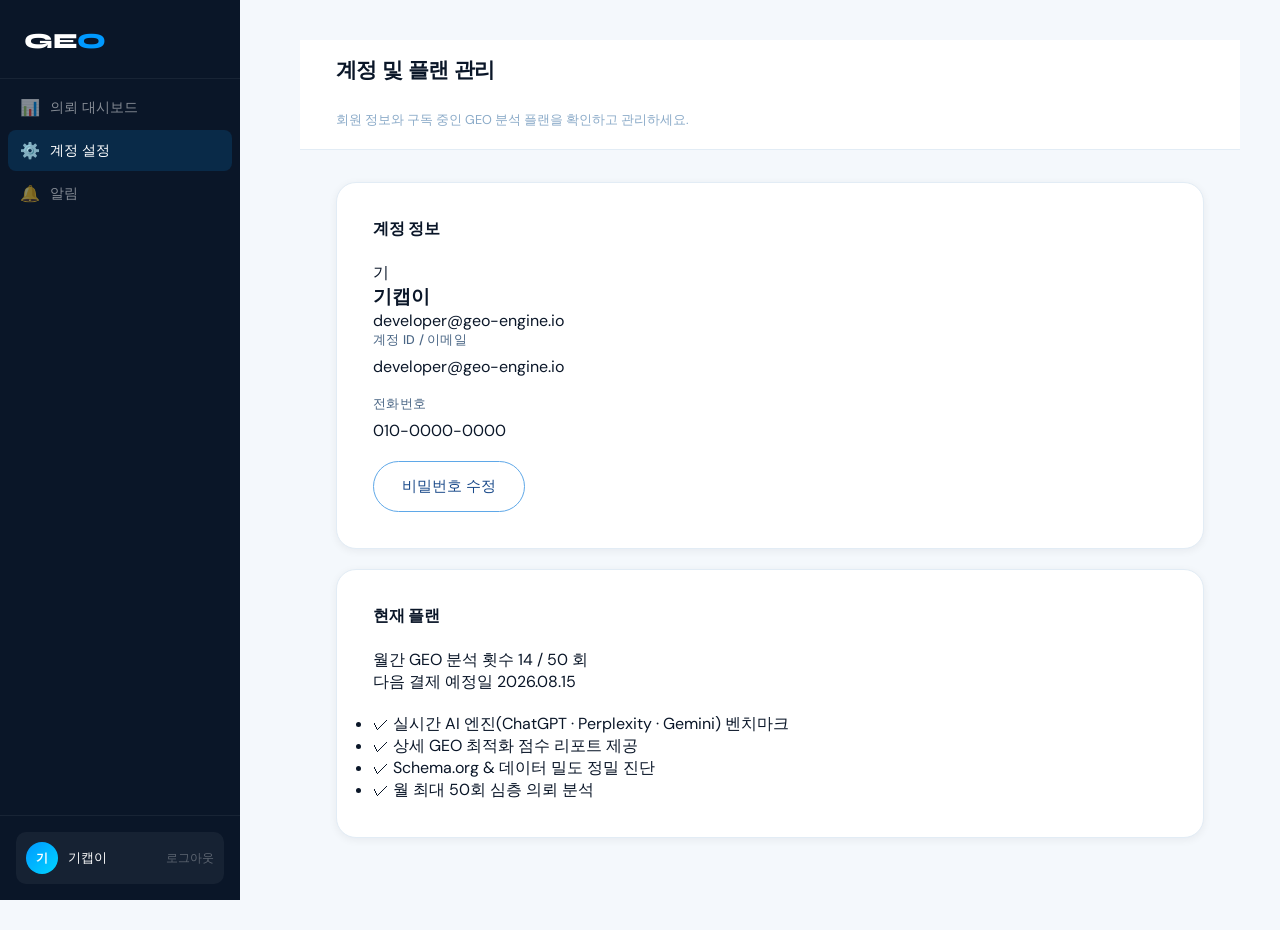
==== geo-account.html @ a50a9ae3 "Add files via upload" ====
<!DOCTYPE html>
<html lang="ko">
<head>
<meta charset="UTF-8">
<meta name="viewport" content="width=device-width, initial-scale=1.0">
<title>GEO — 계정 및 플랜 관리</title>
<link rel="stylesheet" href="geo-styles.css">
</head>
<body class="page-personal page-account">

<aside class="sidebar">
  <a href="geo-personal.html" class="sidebar-logo">GE<span>O</span></a>
  <nav class="sidebar-nav">
    <a class="nav-item" href="geo-personal.html"><span class="icon">📊</span> 의뢰 대시보드</a>
    <a class="nav-item active" href="geo-account.html"><span class="icon">⚙️</span> 계정 설정</a>
    <a class="nav-item" href="#"><span class="icon">🔔</span> 알림</a>
  </nav>
  <div class="sidebar-footer">
    <div class="user-chip">
      <div class="user-avatar" id="avatarIcon">기</div>
      <div>
        <div class="user-name" id="displayUserName">기캡이</div>
      </div>
      <button class="logout-btn" onclick="window.location.href='geo-login.html'">로그아웃</button>
    </div>
  </div>
</aside>

<div class="main-content">
  <div class="topbar">
    <div class="topbar-left">
      <h1>계정 및 플랜 관리</h1>
      <p>회원 정보와 구독 중인 GEO 분석 플랜을 확인하고 관리하세요.</p>
    </div>
  </div>

  <div class="content">
    <div class="account-grid">

      <!-- 계정 정보 Card -->
      <div class="form-card">
        <div class="card-section-title">계정 정보</div>

        <div class="profile-header">
          <div class="profile-avatar" id="profileAvatar">기</div>
          <div class="profile-info-text">
            <h3 id="profileName">기캡이</h3>
            <p id="profileEmail">developer@geo-engine.io</p>
          </div>
        </div>

        <div class="field">
          <label>계정 ID / 이메일</label>
          <div class="info-value-box">
            <span id="infoEmail">developer@geo-engine.io</span>
          </div>
        </div>

        <div class="field" style="margin-bottom: 20px;">
          <label>전화번호</label>
          <div class="info-value-box">
            <span id="infoPhone">010-0000-0000</span>
          </div>
        </div>

        <button class="btn btn-ghost account-btn" type="button" id="changePasswordBtn" onclick="alert('비밀번호 변경 기능은 준비 중입니다.')">
          비밀번호 수정
        </button>
      </div>

      <!-- 플랜 및 사용량 Card -->
      <div class="form-card">
        <div class="card-section-title">현재 플랜</div>

        <div class="usage-metric">
          <div class="metric-header">
            <span>월간 GEO 분석 횟수</span>
            <span class="metric-val" id="usageText">14 / 50 회</span>
          </div>
          <div class="usage-bar">
            <div class="usage-bar-fill" style="width: 28%;"></div>
          </div>
        </div>

        <div class="usage-metric" style="margin-bottom: 20px;">
          <div class="metric-header">
            <span>다음 결제 예정일</span>
            <span class="metric-val">2026.08.15</span>
          </div>
        </div>

        <ul class="plan-features-list">
          <li><span class="check">✓</span> 실시간 AI 엔진(ChatGPT · Perplexity · Gemini) 벤치마크</li>
          <li><span class="check">✓</span> 상세 GEO 최적화 점수 리포트 제공</li>
          <li><span class="check">✓</span> Schema.org & 데이터 밀도 정밀 진단</li>
          <li><span class="check">✓</span> 월 최대 50회 심층 의뢰 분석</li>
        </ul>
      </div>

    </div>
  </div>
</div>

<script src="geo-scripts.js"></script>
</body>
</html>
---- geo-styles.css ----
@import url('https://fonts.googleapis.com/css2?family=DM+Sans:ital,opsz,wght@0,9..40,300;0,9..40,400;0,9..40,500;0,9..40,600;0,9..40,700;1,9..40,300&family=Syne:wght@400;600;700;800&family=DM+Mono:wght@400;500&display=swap');

/* ── CSS VARIABLES ── */
:root {
  --blue-900: #0a1628;
  --blue-800: #0f2447;
  --blue-600: #1a4a8a;
  --blue-400: #2d7dd2;
  --blue-300: #5fa8e8;
  --blue-100: #cce4f7;
  --blue-50:  #e8f4fd;
  --white:    #ffffff;
  --gray-100: #f4f8fc;
  --gray-200: #e2ecf5;
  --gray-300: #b0c8df;
  --gray-400: #8aaac8;
  --gray-600: #4a6685;
  --accent:   #0099ff;
  --accent2:  #00d4ff;
  --green:    #00c896;
  --orange:   #ff8c00;
  --red:      #ff4757;
  --purple:   #7b5ea7;
  --teal:     #00b5b5;

  --font-display: 'Syne', sans-serif;
  --font-body:    'DM Sans', sans-serif;
  --font-mono:    'DM Mono', monospace;

  --radius-sm:  8px;
  --radius-md:  12px;
  --radius-lg:  16px;
  --radius-xl:  20px;
  --radius-full: 100px;

  --shadow-sm:  0 2px 8px rgba(10,22,40,0.06);
  --shadow-md:  0 4px 16px rgba(10,22,40,0.10);
  --shadow-lg:  0 8px 28px rgba(10,22,40,0.14);
  --shadow-xl:  0 20px 50px rgba(10,22,40,0.12);

  --transition-fast: 0.15s ease;
  --transition-base: 0.2s ease;
  --transition-slow: 0.3s cubic-bezier(0.34,1.56,0.64,1);
}

/* ── RESET ── */
*, *::before, *::after {
  box-sizing: border-box;
  margin: 0;
  padding: 0;
}

html {
  scroll-behavior: smooth;
  -webkit-text-size-adjust: 100%;
}

body {
  font-family: var(--font-body);
  color: var(--blue-900);
  background: var(--gray-100);
  -webkit-font-smoothing: antialiased;
  overflow-x: hidden;
  }

img, canvas, svg {
  display: block;
  max-width: 100%;
}

a {
  color: inherit;
  text-decoration: none;
}

button {
  font-family: var(--font-body);
  cursor: pointer;
  border: none;
  background: none;
}

input, select, textarea {
  font-family: var(--font-body);
}

/* ── TYPOGRAPHY ── */
.font-display { font-family: var(--font-display); }
.font-mono    { font-family: var(--font-mono); }

/* ── SHARED NAV ── */
.geo-nav {
  position: fixed;
  top: 0; left: 0; right: 0;
  z-index: 1000;
  display: flex;
  align-items: center;
  justify-content: space-between;
  padding: 20px 48px;
  background: rgba(255, 255, 255, 0.88);
  backdrop-filter: blur(16px);
  -webkit-backdrop-filter: blur(16px);
  border-bottom: 1px solid var(--gray-200);
}

.geo-logo {
  font-family: var(--font-display);
  font-size: 1.5rem;
  font-weight: 800;
  letter-spacing: -0.02em;
  color: var(--blue-900);
  text-decoration: none;
}

.geo-logo span { color: var(--accent); }

.geo-nav ul {
  list-style: none;
  display: flex;
  gap: 36px;
  align-items: center;
}

.geo-nav ul a {
  font-size: 0.875rem;
  font-weight: 500;
  color: var(--gray-600);
  text-decoration: none;
  letter-spacing: 0.01em;
  transition: color var(--transition-base);
}

.geo-nav ul a:hover { color: var(--blue-900); }

/* ── SHARED BUTTONS ── */
.btn {
  display: inline-flex;
  align-items: center;
  justify-content: center;
  gap: 8px;
  font-family: var(--font-body);
  font-weight: 500;
  text-decoration: none;
  border: none;
  cursor: pointer;
  transition:
    background var(--transition-base),
    transform var(--transition-fast),
    box-shadow var(--transition-base),
    border-color var(--transition-base),
    color var(--transition-base);
}

.btn:active { transform: scale(0.98); }

.btn-primary {
  padding: 14px 32px;
  background: var(--blue-900);
  color: var(--white);
  border-radius: var(--radius-full);
  font-size: 0.95rem;
  font-weight: 500;
  box-shadow: var(--shadow-md);
}
.btn-primary:hover {
  background: var(--blue-600);
  transform: translateY(-2px);
  box-shadow: var(--shadow-lg);
}

.btn-ghost {
  padding: 14px 28px;
  background: transparent;
  color: var(--blue-600);
  border: 1.5px solid var(--blue-300);
  border-radius: var(--radius-full);
  font-size: 0.95rem;
  font-weight: 500;
}
.btn-ghost:hover {
  border-color: var(--blue-600);
  background: var(--blue-50);
}

.btn-nav {
  padding: 9px 22px;
  background: var(--blue-900);
  color: var(--white) !important;
  border-radius: var(--radius-full);
  font-size: 0.875rem;
  font-weight: 500 !important;
  transition: background var(--transition-base), transform var(--transition-fast) !important;
}
.btn-nav:hover {
  background: var(--blue-600) !important;
  transform: translateY(-1px);
}

.btn-submit {
  width: 100%;
  padding: 14px;
  background: var(--blue-900);
  color: var(--white);
  border-radius: var(--radius-md);
  font-size: 0.95rem;
  font-weight: 600;
  box-shadow: var(--shadow-md);
  display: flex;
  align-items: center;
  justify-content: center;
  gap: 8px;
}
.btn-submit:hover {
  background: var(--blue-600);
  transform: translateY(-1px);
  box-shadow: var(--shadow-lg);
}
.btn-submit:active { transform: translateY(0); }
.btn-submit:disabled {
  opacity: 0.6;
  cursor: not-allowed;
  transform: none;
}

/* ── SECTION LABELS ── */
.section-tag {
  font-family: var(--font-mono);
  font-size: 0.72rem;
  color: var(--accent);
  letter-spacing: 0.12em;
  text-transform: uppercase;
  margin-bottom: 12px;
  display: block;
}

.section-title {
  font-family: var(--font-display);
  font-size: clamp(1.8rem, 3vw, 2.8rem);
  font-weight: 700;
  letter-spacing: -0.03em;
  line-height: 1.15;
  color: var(--blue-900);
}

/* ── FORM ELEMENTS (shared) ── */
.field { margin-bottom: 18px; }

label {
  display: block;
  font-size: 0.79rem;
  font-weight: 500;
  color: var(--gray-600);
  margin-bottom: 7px;
  letter-spacing: 0.02em;
}

.req { color: var(--accent); margin-left: 2px; }

.input-wrap { position: relative; }

.input-icon {
  position: absolute;
  left: 13px;
  top: 50%;
  transform: translateY(-50%);
  color: var(--gray-400);
  font-size: 0.9rem;
  pointer-events: none;
  line-height: 1;
}

input[type="text"],
input[type="email"],
input[type="password"],
input[type="url"],
input[type="tel"],
select {
  width: 100%;
  padding: 12px 14px 12px 38px;
  font-family: var(--font-body);
  font-size: 0.875rem;
  background: var(--gray-100);
  border: 1.5px solid var(--gray-200);
  border-radius: var(--radius-sm);
  color: var(--blue-900);
  outline: none;
  transition:
    border-color var(--transition-base),
    box-shadow var(--transition-base),
    background var(--transition-base);
  appearance: none;
  -webkit-appearance: none;
}

input:focus,
select:focus {
  border-color: var(--accent);
  background: var(--white);
  box-shadow: 0 0 0 4px rgba(0, 153, 255, 0.08);
}

input::placeholder { color: var(--gray-400); }

/* URL 입력 전용 */
input[type="url"] {
  font-family: var(--font-mono);
  font-size: 0.85rem;
  letter-spacing: 0.01em;
  border-color: var(--blue-300);
  background: var(--white);
  color: var(--blue-900);
}
input[type="url"]::placeholder {
  font-family: var(--font-mono);
  color: var(--gray-400);
  font-size: 0.82rem;
}
input[type="url"]:focus {
  border-color: var(--accent);
  box-shadow: 0 0 0 4px rgba(0,153,255,0.10);
  background: var(--white);
}

/* ── STATUS BADGES ── */
.status-badge {
  padding: 4px 12px;
  border-radius: var(--radius-full);
  font-family: var(--font-mono);
  font-size: 0.68rem;
  font-weight: 500;
  white-space: nowrap;
}

.status-badge.done     { background: rgba(0, 200, 150, 0.1); color: var(--green); }
.status-badge.progress { background: rgba(0, 153, 255, 0.1); color: var(--accent); }
.status-badge.queued   { background: rgba(255, 140, 0,  0.1); color: var(--orange); }
.status-badge.draft    { background: var(--gray-100);          color: var(--gray-400); }

/* ── CHART CARD (shared) ── */
.chart-card {
  background: var(--white);
  border: 1px solid var(--gray-200);
  border-radius: var(--radius-lg);
  padding: 24px;
  position: relative;
  overflow: hidden;
}

.chart-card-header {
  display: flex;
  align-items: flex-start;
  justify-content: space-between;
  margin-bottom: 20px;
}

.chart-card-title {
  font-family: var(--font-display);
  font-size: 0.95rem;
  font-weight: 700;
  letter-spacing: -0.02em;
  color: var(--blue-900);
}

.chart-card-sub {
  font-size: 0.75rem;
  color: var(--gray-400);
  margin-top: 3px;
}

.chart-card-tag {
  font-family: var(--font-mono);
  font-size: 0.63rem;
  padding: 4px 9px;
  border-radius: 6px;
  background: var(--blue-50);
  color: var(--accent);
  white-space: nowrap;
  flex-shrink: 0;
}

/* ── SCROLL REVEAL ── */
.reveal {
  opacity: 0;
  transform: translateY(28px);
  transition: opacity 0.7s ease, transform 0.7s ease;
}
.reveal.visible {
  opacity: 1;
  transform: none;
}

/* ── DB BADGE ── */
.db-badge {
  display: inline-flex;
  align-items: center;
  gap: 6px;
  font-family: var(--font-mono);
  font-size: 0.68rem;
  color: var(--gray-400);
  background: var(--gray-100);
  border: 1px solid var(--gray-200);
  padding: 5px 10px;
  border-radius: 6px;
  margin-bottom: 20px;
}
.db-badge::before {
  content: '○';
  color: var(--gray-400);
  font-size: 0.6rem;
}

/* ── DIVIDER ── */
.divider {
  display: flex;
  align-items: center;
  gap: 12px;
  margin: 24px 0;
}
.divider hr {
  flex: 1;
  border: none;
  border-top: 1px solid var(--gray-200);
}
.divider span {
  font-size: 0.75rem;
  color: var(--gray-400);
  white-space: nowrap;
}

/* ── FOOTER ── */
.geo-footer {
  padding: 40px 48px;
  background: var(--blue-900);
  display: flex;
  align-items: center;
  justify-content: space-between;
}
.geo-footer .geo-logo { color: var(--white); }
.geo-footer p {
  font-size: 0.8rem;
  color: var(--blue-400);
}

/* ── RESPONSIVE ── */
@media (max-width: 768px) {
  .geo-nav { padding: 16px 20px; }
  .geo-nav ul { gap: 16px; }
  .geo-footer { flex-direction: column; gap: 12px; text-align: center; padding: 32px 20px; }
}
/* ============================================================
   GEO Platform — index.css
   메인(랜딩) 페이지 전용 스타일
   ============================================================ */


/* ── HERO ── */
.hero {
  min-height: 100vh;
  padding: 120px 24px 60px;
  display: flex;
  align-items: center;
  flex-direction: column;
  justify-content: center;
  padding: 120px 48px 80px;
  position: relative;
  overflow: hidden;
  background: linear-gradient(160deg, #f0f8ff 0%, #e8f4fd 40%, #ffffff 100%);
}

/* background grid */
.hero::before {
  content: '';
  position: absolute; inset: 0;
  background-image:
    linear-gradient(var(--gray-200) 1px, transparent 1px),
    linear-gradient(90deg, var(--gray-200) 1px, transparent 1px);
  background-size: 60px 60px;
  opacity: 0.5;
  z-index: 0;
}

/* floating orbs */
.orb {
  position: absolute;
  border-radius: 50%;
  filter: blur(60px);
  pointer-events: none;
  z-index: 0;
  animation: floatOrb 8s ease-in-out infinite;
}
.orb-1 { width: 500px; height: 500px; background: rgba(0,153,255,0.12); top: -100px; right: -80px; animation-delay: 0s; }
.orb-2 { width: 350px; height: 350px; background: rgba(0,212,255,0.08); bottom: 0; left: 20%; animation-delay: 3s; }
.orb-3 { width: 200px; height: 200px; background: rgba(45,125,210,0.10); top: 40%; left: 10%; animation-delay: 5s; }

@keyframes floatOrb {
  0%, 100% { transform: translateY(0) scale(1); }
  50%       { transform: translateY(-30px) scale(1.05); }
}

.hero-content {
  position: relative;
  z-index: 1;
  max-width: 1200px;
  margin: 0 auto;
  width: 100%;
}

/* label pill */
.hero-label {
  display: inline-flex;
  align-items: center;
  gap: 8px;
  font-family: var(--font-mono);
  font-size: 0.75rem;
  color: var(--accent);
  letter-spacing: 0.1em;
  text-transform: uppercase;
  margin-bottom: 28px;
  background: rgba(0,153,255,0.08);
  border: 1px solid rgba(0,153,255,0.2);
  padding: 6px 14px;
  border-radius: var(--radius-full);
}
.hero-label::before {
  content: '';
  width: 6px; height: 6px;
  background: var(--accent);
  border-radius: 50%;
  animation: blink 1.5s ease-in-out infinite;
}
@keyframes blink {
  0%, 100% { opacity: 1; }
  50%       { opacity: 0.2; }
}

/* heading */
h1 {
  font-family: var(--font-display);
  font-size: clamp(2.5rem, 10vw, 4rem);
  font-weight: 800;
  line-height: 1.1;
  letter-spacing: -0.04em;
  color: var(--blue-900);
  margin-bottom: 28px;
  max-width: 10ch;
}

h1 em {
  font-style: normal;
  color: var(--accent);
  position: relative;
}
h1 em::after {
  content: '';
  position: absolute;
  bottom: 4px; left: 0; right: 0;
  height: 4px;
  background: var(--accent2);
  border-radius: 2px;
  opacity: 0.5;
}

.hero-sub {
  font-size: 1.15rem;
  color: var(--gray-600);
  line-height: 1.7;
  max-width: 520px;
  margin-bottom: 44px;
  font-weight: 300;
}

.hero-cta {
  flex-direction: column;
  width: 100%;
  display: flex;
  gap: 16px;
  align-items: center;
  flex-wrap: wrap;
}

.btn-primary .arrow {
  display: inline-block;
  transition: transform 0.2s;
}
.btn-primary:hover .arrow { transform: translateX(4px); }

/* stats row */
.hero-stats {
  display: flex;
  gap: 40px;
  margin-top: 60px;
  padding-top: 40px;
  border-top: 1px solid var(--gray-200);
}

.stat-item .stat-num {
  font-family: var(--font-display);
  font-size: 2rem;
  font-weight: 700;
  color: var(--blue-900);
  line-height: 1;
}

.stat-item .stat-label {
  font-size: 0.8rem;
  color: var(--gray-400);
  margin-top: 4px;
  letter-spacing: 0.04em;
  text-transform: uppercase;
}

/* ── HERO VISUAL (canvas) ── */
.hero-visual {
  position: absolute;
  right: 48px;
  top: 50%;
  transform: translateY(-50%);
  width: 480px; height: 480px;
  z-index: 1;
}

.geo-canvas {
  width: 100%; height: 100%;
  border-radius: 50%;
  position: relative;
}

/* ── CARDS SECTION ── */
.cards-section {
  padding: 100px 48px;
  background: var(--white);
}

.section-header {
  max-width: 1200px;
  margin: 0 auto 60px;
  display: flex;
  align-items: flex-end;
  justify-content: space-between;
}

.section-desc {
  font-size: 0.9rem;
  color: var(--gray-400);
  max-width: 260px;
  text-align: right;
  line-height: 1.6;
}

.cards-grid {
  max-width: 1200px;
  margin: 0 auto;
  display: grid;
  grid-template-columns: repeat(3, 1fr);
  gap: 24px;
}

/* individual card */
.card {
  background: var(--white);
  border: 1px solid var(--gray-200);
  border-radius: var(--radius-xl);
  padding: 32px;
  position: relative;
  overflow: hidden;
  transition:
    transform var(--transition-slow),
    box-shadow var(--transition-base),
    border-color var(--transition-base);
  cursor: none;
}

.card:hover {
  transform: translateY(-6px);
  box-shadow: var(--shadow-xl);
  border-color: var(--blue-300);
}

.card-accent {
  position: absolute;
  top: 0; left: 0; right: 0;
  height: 3px;
  background: linear-gradient(90deg, var(--accent), var(--accent2));
  transform: scaleX(0);
  transform-origin: left;
  transition: transform 0.35s ease;
}
.card:hover .card-accent { transform: scaleX(1); }

.card-icon {
  width: 48px; height: 48px;
  background: var(--blue-50);
  border-radius: var(--radius-md);
  display: flex; align-items: center; justify-content: center;
  margin-bottom: 20px;
  font-size: 1.3rem;
}

.card-num {
  position: absolute;
  top: 24px; right: 24px;
  font-family: var(--font-mono);
  font-size: 0.7rem;
  color: var(--gray-200);
  letter-spacing: 0.08em;
}

.card h3 {
  font-family: var(--font-display);
  font-size: 1.2rem;
  font-weight: 700;
  color: var(--blue-900);
  margin-bottom: 10px;
  letter-spacing: -0.02em;
}

.card p {
  font-size: 0.875rem;
  color: var(--gray-600);
  line-height: 1.65;
}

.card-tag {
  display: inline-block;
  margin-top: 20px;
  font-family: var(--font-mono);
  font-size: 0.7rem;
  padding: 4px 10px;
  background: var(--blue-50);
  color: var(--accent);
  border-radius: var(--radius-full);
  letter-spacing: 0.06em;
}

/* featured variant */
.card-featured {
  background: var(--blue-900);
  border-color: var(--blue-800);
  grid-column: span 2;
}
.card-featured h3   { color: var(--white); }
.card-featured p    { color: var(--blue-300); }
.card-featured .card-icon { background: rgba(255,255,255,0.08); }
.card-featured .card-num  { color: #1a4a8a; }
.card-featured .card-tag  { background: rgba(0,153,255,0.15); color: var(--accent2); }
.card-featured .card-accent { background: linear-gradient(90deg, var(--accent2), #00ffcc); }

/* ── HOW IT WORKS ── */
.how-section {
  padding: 100px 48px;
  background: var(--gray-100);
  position: relative;
  overflow: hidden;
}
.how-section::before {
  content: '';
  position: absolute; inset: 0;
  background-image: radial-gradient(var(--gray-200) 1px, transparent 1px);
  background-size: 28px 28px;
  opacity: 0.6;
}

.steps {
  max-width: 1200px;
  margin: 60px auto 0;
  display: grid;
  grid-template-columns: repeat(4, 1fr);
  gap: 0;
  position: relative; z-index: 1;
}

.step {
  padding: 32px 28px;
  position: relative;
}
.step:not(:last-child)::after {
  content: '';
  position: absolute;
  top: 48px; right: -1px;
  width: 1px; height: 40px;
  background: linear-gradient(to bottom, transparent, var(--blue-300), transparent);
}

.step-num {
  font-family: var(--font-display);
  font-size: 3.5rem;
  font-weight: 800;
  color: var(--blue-100);
  line-height: 1;
  margin-bottom: 16px;
  letter-spacing: -0.05em;
}

.step h4 {
  font-family: var(--font-display);
  font-size: 1.05rem;
  font-weight: 700;
  color: var(--blue-900);
  margin-bottom: 10px;
}

.step p {
  font-size: 0.85rem;
  color: var(--gray-600);
  line-height: 1.65;
}

/* ── RESPONSIVE ── */
@media (max-width: 1000px) {
  .hero-visual { display: none; }
  .cards-grid { grid-template-columns: 1fr 1fr; }
  .card-featured { grid-column: span 2; }
  .steps { grid-template-columns: 1fr 1fr; }
}
@media (max-width: 640px) {
  .hero { padding: 100px 20px 60px; }
  .cards-grid, .steps { grid-template-columns: 1fr; }
  .card-featured { grid-column: span 1; }
  .cards-section, .how-section { padding: 60px 20px; }
  .section-header { flex-direction: column; align-items: flex-start; gap: 12px; }
  .section-desc { text-align: left; }
  .hero-stats { gap: 24px; flex-wrap: wrap; }
}
/* ============================================================
   GEO Platform — login.css
   로그인 페이지 전용 스타일
   ============================================================ */

body.page-login {
  display: flex;
}

/* ── LEFT PANEL ── */
.left-panel {
  flex: 1;
  background: var(--blue-900);
  position: relative;
  overflow: hidden;
  display: flex;
  flex-direction: column;
  justify-content: space-between;
  padding: 40px 48px;
  min-height: 100vh;
}

.left-panel::before {
  content: '';
  position: absolute; inset: 0;
  background-image:
    linear-gradient(rgba(255,255,255,0.03) 1px, transparent 1px),
    linear-gradient(90deg, rgba(255,255,255,0.03) 1px, transparent 1px);
  background-size: 48px 48px;
  pointer-events: none;
}

/* orbs */
.lp-orb {
  position: absolute;
  border-radius: 50%;
  filter: blur(80px);
  pointer-events: none;
}
.lp-orb-1 { width: 400px; height: 400px; background: rgba(0,153,255,0.10); bottom: -100px; right: -100px; }
.lp-orb-2 { width: 200px; height: 200px; background: rgba(0,212,255,0.08); top: 30%; left: -60px; }

.lp-logo {
  font-family: var(--font-display);
  font-size: 1.5rem;
  font-weight: 800;
  color: var(--white);
  text-decoration: none;
  letter-spacing: -0.02em;
  position: relative; z-index: 1;
}
.lp-logo span { color: var(--accent); }

.lp-center { position: relative; z-index: 1; }

.lp-tag {
  font-family: var(--font-mono);
  font-size: 0.7rem;
  color: var(--accent);
  letter-spacing: 0.12em;
  text-transform: uppercase;
  margin-bottom: 20px;
  display: block;
}

.lp-title {
  font-family: var(--font-display);
  font-size: clamp(2rem, 3.5vw, 3rem);
  font-weight: 800;
  color: var(--white);
  line-height: 1.1;
  letter-spacing: -0.04em;
  margin-bottom: 16px;
}
.lp-title em { font-style: normal; color: var(--accent2); }

.lp-sub {
  font-size: 0.9rem;
  color: var(--blue-300);
  line-height: 1.7;
  max-width: 340px;
}

/* mini animated map */
.mini-map {
  position: relative; z-index: 1;
  margin-top: 40px;
  height: 180px;
}
.mini-map canvas { width: 100%; height: 100%; }

.lp-bottom {
  position: relative; z-index: 1;
  font-family: var(--font-mono);
  font-size: 0.78rem;
  color: var(--blue-400);
}

/* ── RIGHT PANEL ── */
.right-panel {
  width: 480px;
  display: flex;
  flex-direction: column;
  justify-content: center;
  padding: 60px 56px;
  background: var(--white);
  position: relative;
}

.right-panel::before {
  content: '';
  position: absolute;
  left: 0; top: 0; bottom: 0;
  width: 1px;
  background: linear-gradient(to bottom, transparent, var(--gray-200) 20%, var(--gray-200) 80%, transparent);
}

/* form header */
.form-header { margin-bottom: 40px; }

.form-eyebrow {
  font-family: var(--font-mono);
  font-size: 0.7rem;
  color: var(--accent);
  letter-spacing: 0.1em;
  text-transform: uppercase;
  margin-bottom: 10px;
  display: block;
}

.form-title {
  font-family: var(--font-display);
  font-size: 2rem;
  font-weight: 800;
  letter-spacing: -0.04em;
  color: var(--blue-900);
  line-height: 1.1;
}

.form-sub {
  font-size: 0.85rem;
  color: var(--gray-400);
  margin-top: 8px;
}

/* remember + forgot row */
.field-row {
  display: flex;
  align-items: center;
  justify-content: space-between;
  margin-bottom: 24px;
}

.checkbox-wrap {
  display: flex;
  align-items: center;
  gap: 8px;
}

.checkbox-wrap input[type="checkbox"] {
  width: 16px; height: 16px;
  accent-color: var(--accent);
  padding: 0;
  border-radius: 4px;
  flex-shrink: 0;
}

.checkbox-wrap label {
  font-size: 0.8rem;
  color: var(--gray-600);
  margin: 0;
  font-weight: 400;
}

.forgot {
  font-size: 0.8rem;
  color: var(--accent);
  font-weight: 500;
  text-decoration: none;
}
.forgot:hover { text-decoration: underline; }

/* google button */
.btn-google {
  width: 100%;
  padding: 12px;
  background: var(--white);
  color: var(--blue-900);
  border: 1.5px solid var(--gray-200);
  border-radius: var(--radius-md);
  font-family: var(--font-body);
  font-size: 0.9rem;
  font-weight: 500;
  cursor: pointer;
  transition: border-color var(--transition-base), box-shadow var(--transition-base);
  display: flex;
  align-items: center;
  justify-content: center;
  gap: 10px;
}
.btn-google:hover {
  border-color: var(--blue-300);
  box-shadow: var(--shadow-sm);
}

/* signup link */
.signup-link {
  margin-top: 28px;
  text-align: center;
  font-size: 0.82rem;
  color: var(--gray-400);
}
.signup-link a {
  color: var(--accent);
  font-weight: 500;
  text-decoration: none;
}
.signup-link a:hover { text-decoration: underline; }

/* error message */
.error-msg {
  display: none;
  background: rgba(255,71,87,0.08);
  border: 1px solid rgba(255,71,87,0.2);
  color: var(--red);
  font-size: 0.8rem;
  padding: 10px 14px;
  border-radius: 8px;
  margin-bottom: 16px;
}
.error-msg.show { display: block; }

/* ── RESPONSIVE ── */
@media (max-width: 860px) {
  .left-panel  { display: none; }
  .right-panel { width: 100%; padding: 40px 24px; }
}
/* ============================================================
   GEO Platform — signup.css
   회원가입 페이지 전용 스타일
   ============================================================ */

/* ── TOP BAR ── */
.topbar {
  position: fixed;
  top: 0; left: 0; right: 0; z-index: 50;
  display: flex;
  align-items: center;
  justify-content: space-between;
  padding: 18px 48px;
  background: rgba(255,255,255,0.9);
  backdrop-filter: blur(12px);
  -webkit-backdrop-filter: blur(12px);
  border-bottom: 1px solid var(--gray-200);
}

.topbar-right {
  font-size: 0.83rem;
  color: var(--gray-400);
}
.topbar-right a {
  color: var(--accent);
  font-weight: 500;
  text-decoration: none;
}
.topbar-right a:hover { text-decoration: underline; }

/* ── PROGRESS BAR ── */
.progress-bar {
  position: fixed;
  top: 64px; left: 0; right: 0; z-index: 49;
  padding: 12px 48px;
  background: var(--white);
  border-bottom: 1px solid var(--gray-200);
  display: flex;
  align-items: center;
  justify-content: center;
  gap: 0;
}

.prog-step {
  display: flex;
  align-items: center;
  gap: 8px;
  font-size: 0.78rem;
  font-weight: 500;
  color: var(--gray-400);
  letter-spacing: 0.02em;
}
.prog-step.active { color: var(--blue-900); }
.prog-step.done   { color: var(--green); }

.prog-dot {
  width: 28px; height: 28px;
  border-radius: 50%;
  border: 2px solid var(--gray-200);
  display: flex;
  align-items: center;
  justify-content: center;
  font-family: var(--font-mono);
  font-size: 0.68rem;
  background: var(--white);
  transition: border-color 0.3s, background 0.3s, color 0.3s;
}
.prog-step.active .prog-dot {
  border-color: var(--accent);
  color: var(--accent);
  background: var(--blue-50);
}
.prog-step.done .prog-dot {
  border-color: var(--green);
  background: var(--green);
  color: var(--white);
}

.prog-line {
  width: 60px; height: 1px;
  background: var(--gray-200);
  transition: background 0.3s;
}
.prog-line.done { background: var(--green); }

/* ── PAGE LAYOUT ── */
main {
  padding: 140px 48px 60px;
  max-width: 680px;
  margin: 0 auto;
}

/* page header */
.page-signup .page-header { margin-bottom: 36px; }

.page-eyebrow {
  font-family: var(--font-mono);
  font-size: 0.7rem;
  color: var(--accent);
  letter-spacing: 0.12em;
  text-transform: uppercase;
  margin-bottom: 10px;
  display: block;
}

.page-title {
  font-family: var(--font-display);
  font-size: 2.4rem;
  font-weight: 800;
  letter-spacing: -0.04em;
  line-height: 1.1;
  color: var(--blue-900);
}

.page-sub {
  font-size: 0.87rem;
  color: var(--gray-400);
  margin-top: 8px;
  line-height: 1.6;
}

/* info strip */
.info-strip {
  display: flex;
  gap: 24px;
  align-items: center;
  padding: 16px 20px;
  background: var(--white);
  border: 1px solid var(--gray-200);
  border-radius: var(--radius-md);
  margin-bottom: 24px;
  flex-wrap: wrap;
}


/* ── FORM CARDS ── */
.form-card {
  background: var(--white);
  border-radius: var(--radius-xl);
  border: 1px solid var(--gray-200);
  padding: 36px;
  margin-bottom: 20px;
  box-shadow: var(--shadow-sm);
}

.card-section-title {
  font-family: var(--font-display);
  font-size: 1rem;
  font-weight: 700;
  color: var(--blue-900);
  margin-bottom: 22px;
  letter-spacing: -0.02em;
  display: flex;
  align-items: center;
  gap: 8px;
}
.card-section-title span {
  font-family: var(--font-mono);
  font-size: 0.65rem;
  color: var(--accent);
  background: var(--blue-50);
  padding: 2px 8px;
  border-radius: 4px;
}

/* two-column field row */
.field-row-2 {
  display: grid;
  grid-template-columns: 1fr 1fr;
  gap: 14px;
}

/* password strength */
.pw-strength {
  margin-top: 8px;
  display: flex;
  gap: 4px;
  align-items: center;
}

.pw-bar {
  flex: 1; height: 3px;
  border-radius: 2px;
  background: var(--gray-200);
  transition: background 0.3s;
}

.pw-label {
  font-size: 0.7rem;
  color: var(--gray-400);
  margin-left: 4px;
  min-width: 52px;
  font-family: var(--font-mono);
  transition: color 0.3s;
}

/* ── PLAN SELECTION ── */
.plan-grid {
  display: grid;
  grid-template-columns: repeat(3, 1fr);
  gap: 12px;
  margin-top: 4px;
}

.plan-option { display: none; }

.plan-label {
  display: block;
  border: 1.5px solid var(--gray-200);
  border-radius: var(--radius-md);
  padding: 16px 12px;
  cursor: pointer;
  text-align: center;
  transition: border-color var(--transition-base), background var(--transition-base);
  user-select: none;
}
.plan-label:hover {
  border-color: var(--blue-300);
  background: var(--blue-50);
}
.plan-option:checked + .plan-label {
  border-color: var(--accent);
  background: var(--blue-50);
}

.plan-icon  { font-size: 1.4rem; margin-bottom: 6px; }
.plan-name  { font-size: 0.8rem; font-weight: 600; color: var(--blue-900); }
.plan-price { font-family: var(--font-mono); font-size: 0.7rem; color: var(--gray-400); margin-top: 3px; }

/* ── TERMS ── */
.terms-block {
  background: var(--gray-100);
  border-radius: var(--radius-sm);
  padding: 16px;
  margin-bottom: 16px;
}

.terms-check {
  display: flex;
  gap: 10px;
  align-items: flex-start;
  margin-bottom: 12px;
}
.terms-check:last-child { margin-bottom: 0; }

.terms-check input[type="checkbox"] {
  width: 16px; height: 16px;
  accent-color: var(--accent);
  padding: 0;
  margin-top: 2px;
  flex-shrink: 0;
  border-radius: 4px;
}

.terms-check label {
  font-size: 0.79rem;
  color: var(--gray-600);
  margin: 0;
  font-weight: 400;
  line-height: 1.5;
}
.terms-check a {
  color: var(--accent);
  text-decoration: none;
}
.terms-check a:hover { text-decoration: underline; }

/* ── RESPONSIVE ── */
@media (max-width: 640px) {
  .topbar { padding: 16px 20px; }
  .progress-bar { display: none; }
  main { padding: 90px 16px 40px; }
  .field-row-2 { grid-template-columns: 1fr; }
  .plan-grid { grid-template-columns: 1fr; }
  .form-card { padding: 24px 20px; }
  .info-strip { flex-direction: column; gap: 10px; }
}
/* ============================================================
   GEO Platform — personal.css
   개인 대시보드 전용 스타일
   ============================================================ */

:root { --sidebar: 240px; }

body.page-personal {
  display: flex;
}

/* ── SIDEBAR ── */
.sidebar {
  width: var(--sidebar);
  flex-shrink: 0;
  background: var(--blue-900);
  display: flex;
  flex-direction: column;
  position: fixed;
  top: 0; left: 0; bottom: 0;
  z-index: 50;
  overflow-y: auto;
}

.sidebar-logo {
  padding: 28px 24px 24px;
  font-family: var(--font-display);
  font-size: 1.35rem;
  font-weight: 800;
  color: var(--white);
  text-decoration: none;
  letter-spacing: -0.02em;
  border-bottom: 1px solid rgba(255,255,255,0.06);
  display: block;
}
.sidebar-logo span { color: var(--accent); }

.sidebar-section {
  padding: 20px 16px 8px;
  font-family: var(--font-mono);
  font-size: 0.62rem;
  color: rgba(255,255,255,0.25);
  letter-spacing: 0.12em;
  text-transform: uppercase;
}

.sidebar-nav { flex: 1; padding: 8px; }

.nav-item {
  display: flex;
  align-items: center;
  gap: 10px;
  padding: 10px 12px;
  border-radius: 8px;
  font-size: 0.85rem;
  font-weight: 500;
  color: rgba(255,255,255,0.5);
  text-decoration: none;
  transition: background var(--transition-base), color var(--transition-base);
  cursor: pointer;
  margin-bottom: 2px;
  border: none;
  background: none;
  width: 100%;
  text-align: left;
  font-family: var(--font-body);
}
.nav-item:hover  { background: rgba(255,255,255,0.06); color: rgba(255,255,255,0.85); }
.nav-item.active { background: rgba(0,153,255,0.15); color: var(--white); }

.nav-item .icon {
  width: 20px;
  text-align: center;
  font-size: 1rem;
  flex-shrink: 0;
}

.nav-badge {
  margin-left: auto;
  background: var(--accent);
  color: var(--white);
  font-family: var(--font-mono);
  font-size: 0.6rem;
  padding: 2px 6px;
  border-radius: 10px;
}

/* sidebar footer */
.sidebar-footer {
  padding: 16px;
  border-top: 1px solid rgba(255,255,255,0.06);
}

.user-chip {
  display: flex;
  align-items: center;
  gap: 10px;
  padding: 10px;
  background: rgba(255,255,255,0.05);
  border-radius: 10px;
}

.user-avatar {
  width: 32px; height: 32px;
  border-radius: 50%;
  background: linear-gradient(135deg, var(--accent), var(--accent2));
  display: flex;
  align-items: center;
  justify-content: center;
  font-weight: 700;
  font-size: 0.75rem;
  color: var(--white);
  flex-shrink: 0;
}

.user-name { font-size: 0.8rem; color: var(--white); font-weight: 500; }
.user-plan { font-family: var(--font-mono); font-size: 0.63rem; color: var(--gray-400); }

.logout-btn {
  margin-left: auto;
  color: rgba(255,255,255,0.3);
  font-size: 0.75rem;
  cursor: pointer;
  background: none; border: none;
  font-family: var(--font-body);
  transition: color var(--transition-base);
}
.logout-btn:hover { color: var(--red); }

/* ── MAIN CONTENT ── */
.main-content {
  margin-left: 260px;
  flex: 1;
  display: flex;
  flex-direction: column;
  min-height: 100vh;
  padding: 40px;
  transition: margin 0.3s ease;
}

/* top bar */
.topbar {
  background: var(--white);
  border-bottom: 1px solid var(--gray-200);
  padding: 20px 36px;
  display: flex;
  align-items: center;
  justify-content: space-between;
  position: sticky;
  top: 0; z-index: 40;
}

.topbar-left h1 {
  font-family: var(--font-display);
  font-size: 1.3rem;
  font-weight: 800;
  letter-spacing: -0.03em;
}
.topbar-left p {
  font-size: 0.8rem;
  color: var(--gray-400);
  margin-top: 2px;
}

.btn-new {
  display: inline-flex;
  align-items: center;
  gap: 8px;
  padding: 10px 22px;
  background: var(--blue-900);
  color: var(--white);
  border: none;
  border-radius: var(--radius-sm);
  font-family: var(--font-body);
  font-size: 0.85rem;
  font-weight: 600;
  cursor: pointer;
  text-decoration: none;
  transition: background var(--transition-base), transform var(--transition-fast);
}
.btn-new:hover { background: var(--blue-600); transform: translateY(-1px); }

/* ── CONTENT AREA ── */
.page-personal .content { padding: 32px 36px; }

/* ── STAT CARDS ── */
.stats-row {
  display: grid;
  grid-template-columns: repeat(4, 1fr);
  gap: 16px;
  margin-bottom: 32px;
}

.stat-card {
  background: var(--white);
  border: 1px solid var(--gray-200);
  border-radius: var(--radius-lg);
  padding: 22px 24px;
  position: relative;
  overflow: hidden;
  transition: transform var(--transition-base), box-shadow var(--transition-base);
}
.stat-card:hover {
  transform: translateY(-2px);
  box-shadow: var(--shadow-md);
}

/* colored bottom accent line */
.stat-card::after {
  content: '';
  position: absolute;
  bottom: 0; left: 0; right: 0;
  height: 3px;
}
.stat-card.c-blue::after   { background: var(--accent); }
.stat-card.c-green::after  { background: var(--green); }
.stat-card.c-orange::after { background: var(--orange); }
.stat-card.c-purple::after { background: var(--purple); }

.sc-icon  { font-size: 1.3rem; margin-bottom: 10px; }

.sc-val {
  font-family: var(--font-display);
  font-size: 2rem;
  font-weight: 800;
  letter-spacing: -0.04em;
  color: var(--blue-900);
  line-height: 1;
}

.sc-label { font-size: 0.77rem; color: var(--gray-400); margin-top: 5px; }

.sc-delta {
  position: absolute;
  top: 18px; right: 18px;
  font-family: var(--font-mono);
  font-size: 0.68rem;
  padding: 3px 7px;
  border-radius: 6px;
}
.sc-delta.up   { background: rgba(0,200,150,0.10); color: var(--green); }
.sc-delta.down { background: rgba(255,71,87,0.08);  color: var(--red); }

/* ── FILTERS + SEARCH ── */
.list-controls {
  display: flex;
  align-items: center;
  gap: 12px;
  margin-bottom: 20px;
  flex-wrap: wrap;
}

.search-box {
  flex: 1; min-width: 220px;
  display: flex;
  align-items: center;
  gap: 8px;
  background: var(--white);
  border: 1.5px solid var(--gray-200);
  border-radius: var(--radius-sm);
  padding: 10px 14px;
  transition: border-color var(--transition-base);
}
.search-box:focus-within { border-color: var(--accent); }

.search-box input {
  border: none;
  background: none;
  outline: none;
  font-family: var(--font-body);
  font-size: 0.875rem;
  color: var(--blue-900);
  width: 100%;
  padding: 0;
}
.search-box input::placeholder { color: var(--gray-400); }

/* URL 입력 전용 */
input[type="url"] {
  font-family: var(--font-mono);
  font-size: 0.85rem;
  letter-spacing: 0.01em;
  border-color: var(--blue-300);
  background: var(--white);
  color: var(--blue-900);
}
input[type="url"]::placeholder {
  font-family: var(--font-mono);
  color: var(--gray-400);
  font-size: 0.82rem;
}
input[type="url"]:focus {
  border-color: var(--accent);
  box-shadow: 0 0 0 4px rgba(0,153,255,0.10);
  background: var(--white);
}

.filter-btn {
  padding: 9px 16px;
  background: var(--white);
  border: 1.5px solid var(--gray-200);
  border-radius: 8px;
  font-family: var(--font-body);
  font-size: 0.8rem;
  color: var(--gray-600);
  cursor: pointer;
  transition:
    border-color var(--transition-base),
    color var(--transition-base),
    background var(--transition-base);
  white-space: nowrap;
}
.filter-btn:hover,
.filter-btn.active {
  border-color: var(--accent);
  color: var(--accent);
  background: var(--blue-50);
}

/* ── PROJECT LIST ── */
.project-list { display: flex; flex-direction: column; gap: 14px; }

.project-row-wrap {
  background: var(--white);
  border: 1px solid var(--gray-200);
  border-radius: var(--radius-lg);
  overflow: hidden;
  transition:
    border-color var(--transition-base),
    box-shadow var(--transition-base),
    transform var(--transition-base);
}
.project-row-wrap:hover {
  border-color: var(--blue-300);
  box-shadow: var(--shadow-md);
  transform: translateX(3px);
}

.project-row {
  padding: 18px 24px;
  display: grid;
  grid-template-columns: 44px 1fr auto auto;
  gap: 16px;
  align-items: center;
  text-decoration: none;
  color: inherit;
  cursor: pointer;
}

/* project icon */
.proj-icon {
  width: 44px; height: 44px;
  border-radius: var(--radius-sm);
  display: flex;
  align-items: center;
  justify-content: center;
  font-size: 1.2rem;
  flex-shrink: 0;
}
.proj-icon.geo   { background: rgba(0,153,255,0.10); }
.proj-icon.env   { background: rgba(0,200,150,0.10); }
.proj-icon.urban { background: rgba(123,94,167,0.10); }
.proj-icon.logi  { background: rgba(255,140,0,0.10); }

/* project info */
.proj-info { min-width: 0; }

.proj-name {
  font-family: var(--font-display);
  font-size: 0.95rem;
  font-weight: 700;
  letter-spacing: -0.01em;
  color: var(--blue-900);
  white-space: nowrap;
  overflow: hidden;
  text-overflow: ellipsis;
}

.proj-meta {
  font-size: 0.75rem;
  color: var(--gray-400);
  margin-top: 3px;
}

.proj-region {
  display: none;
}

.proj-date {
  font-family: var(--font-mono);
  font-size: 0.72rem;
  color: var(--gray-400);
  white-space: nowrap;
}

/* action buttons */
.proj-actions {
  display: flex;
  gap: 6px;
  align-items: center;
  padding: 10px 24px;
  border-top: 1px solid var(--gray-200);
  background: var(--gray-100);
}

.action-btn {
  padding: 6px 16px;
  border-radius: 7px;
  font-size: 0.78rem;
  font-weight: 500;
  cursor: pointer;
  border: none;
  font-family: var(--font-body);
  transition: background var(--transition-base), color var(--transition-base);
  text-decoration: none;
  display: inline-block;
}
.action-btn.view { background: var(--blue-50); color: var(--accent); }
.action-btn.view:hover { background: var(--blue-100); }
.action-btn.del  { background: transparent; color: var(--gray-400); }
.action-btn.del:hover { background: rgba(255,71,87,0.08); color: var(--red); }

/* ── PAGINATION ── */
.pagination {
  display: flex;
  align-items: center;
  justify-content: space-between;
  padding: 20px 0;
  margin-top: 8px;
}

.page-info {
  font-size: 0.8rem;
  color: var(--gray-400);
  font-family: var(--font-mono);
}

.page-btns { display: flex; gap: 6px; }

.page-btn {
  width: 32px; height: 32px;
  border-radius: 7px;
  border: 1.5px solid var(--gray-200);
  background: var(--white);
  font-size: 0.8rem;
  color: var(--gray-600);
  cursor: pointer;
  display: flex;
  align-items: center;
  justify-content: center;
  transition:
    border-color var(--transition-base),
    color var(--transition-base),
    background var(--transition-base);
  font-family: var(--font-mono);
}
.page-btn:hover,
.page-btn.active {
  border-color: var(--accent);
  color: var(--accent);
  background: var(--blue-50);
}

/* ── RESPONSIVE ── */
@media (max-width: 900px) {
  :root { --sidebar: 0px; }
  .sidebar { display: none; }
  .main-content { margin-left: 0; }
  .stats-row { grid-template-columns: 1fr 1fr; }
  .project-row { grid-template-columns: 44px 1fr auto; }
  .proj-region, .proj-date { display: none; }
}
@media (max-width: 560px) {
  .topbar { padding: 14px 16px; }
  .content { padding: 20px 16px; }
  .stats-row { gap: 10px; }
  .project-row { padding: 14px 16px; }
  /* .proj-actions visible on all sizes */
}
/* ============================================================
   GEO Platform — result.css
   분석 결과 페이지 전용 스타일
   ============================================================ */

/* ── PAGE HEADER ── */
.page-result .page-header {
  background: var(--blue-900);
  padding: 24px 48px;
  position: sticky; top: 0; z-index: 50;
}

.ph-inner {
  max-width: 1400px;
  margin: 0 auto;
  display: flex;
  align-items: center;
  justify-content: space-between;
  gap: 16px;
}

.ph-back {
  display: flex;
  align-items: center;
  gap: 8px;
  color: var(--blue-300);
  font-size: 0.82rem;
  text-decoration: none;
  transition: color var(--transition-base);
  white-space: nowrap;
  flex-shrink: 0;
}
.ph-back:hover { color: var(--white); }

.ph-title-block {
  text-align: center;
  flex: 1 1 auto;
  min-width: 0;
}

.ph-eyebrow {
  font-family: var(--font-mono);
  font-size: 0.65rem;
  color: var(--accent);
  letter-spacing: 0.1em;
  text-transform: uppercase;
  margin-bottom: 4px;
  display: block;
}

.ph-title {
  font-family: var(--font-display);
  font-size: 1.1rem;
  font-weight: 800;
  color: var(--white);
  letter-spacing: -0.02em;
  line-height: 1.3;
  overflow-wrap: anywhere;
  word-break: break-word;
}

.ph-actions {
  display: flex;
  gap: 10px;
  align-items: center;
  flex-shrink: 0;
}

.ph-badge {
  padding: 5px 12px;
  border-radius: var(--radius-full);
  font-family: var(--font-mono);
  font-size: 0.68rem;
  background: rgba(0,200,150,0.15);
  color: var(--green);
  border: 1px solid rgba(0,200,150,0.25);
}

.ph-btn {
  padding: 8px 18px;
  border-radius: 8px;
  font-family: var(--font-body);
  font-size: 0.8rem;
  font-weight: 500;
  cursor: pointer;
  border: none;
  background: rgba(255,255,255,0.10);
  color: var(--white);
  transition: background var(--transition-base);
}
.ph-btn:hover { background: rgba(255,255,255,0.18); }
.ph-btn.primary { background: var(--accent); }
.ph-btn.primary:hover { background: #0080dd; }

/* ── CONTENT AREA ── */
.page-result .content {
  max-width: 1400px;
  margin: 0 auto;
  padding: 32px 48px 60px;
}

/* ── META STRIP ── */
.meta-strip {
  display: flex;
  gap: 24px;
  align-items: center;
  flex-wrap: wrap;
  margin-bottom: 28px;
  padding: 14px 20px;
  background: var(--white);
  border: 1px solid var(--gray-200);
  border-radius: var(--radius-md);
}

.meta-item { display: flex; align-items: center; gap: 7px; }

.meta-item .key {
  font-family: var(--font-mono);
  font-size: 0.67rem;
  color: var(--gray-600);
  letter-spacing: 0.06em;
  text-transform: uppercase;
  font-weight: 500;
}

.meta-item .val {
  font-size: 0.85rem;
  color: var(--blue-900);
  font-weight: 600;
}

.meta-sep {
  width: 1px; height: 20px;
  background: var(--gray-200);
  flex-shrink: 0;
}

/* ── KPI ROW ── */
.kpi-row {
  display: grid;
  grid-template-columns: repeat(4, 1fr);
  gap: 16px;
  margin-bottom: 20px;
}

.kpi-card {
  background: var(--white);
  border: 1px solid var(--gray-200);
  border-radius: var(--radius-lg);
  padding: 20px;
  position: relative;
  overflow: hidden;
}

.kpi-label {
  font-family: var(--font-mono);
  font-size: 0.65rem;
  color: var(--gray-400);
  letter-spacing: 0.08em;
  text-transform: uppercase;
  margin-bottom: 8px;
}

.kpi-val {
  font-family: var(--font-display);
  font-size: 1.9rem;
  font-weight: 800;
  letter-spacing: -0.04em;
  line-height: 1;
  color: var(--blue-900);
}

.kpi-unit {
  font-size: 0.75rem;
  font-weight: 400;
  color: var(--gray-400);
  margin-left: 3px;
}

.kpi-change { font-size: 0.72rem; margin-top: 6px; }
.kpi-change.up   { color: var(--green); }
.kpi-change.down { color: var(--red); }

/* animated bottom bar */
.kpi-bar {
  position: absolute;
  bottom: 0; left: 0; right: 0;
  height: 3px;
  background: var(--gray-200);
  border-radius: 0 0 var(--radius-lg) var(--radius-lg);
  overflow: hidden;
}
.kpi-bar-fill {
  height: 100%;
  border-radius: 3px;
  transition: width 1.5s cubic-bezier(0.4, 0, 0.2, 1);
}

/* ── DASHBOARD GRID ── */
.dashboard-grid {
  display: grid;
  grid-template-columns: repeat(12, 1fr);
  gap: 18px;
}

.span-4  { grid-column: span 4; }
.span-5  { grid-column: span 5; }
.span-6  { grid-column: span 6; }
.span-7  { grid-column: span 7; }
.span-8  { grid-column: span 8; }
.span-12 { grid-column: span 12; }

canvas { display: block; width: 100% !important; }

/* ── HEATMAP ── */
.heatmap-grid {
  display: grid;
  grid-template-columns: 40px repeat(24, 1fr);
  gap: 2px;
  font-family: var(--font-mono);
  font-size: 0.58rem;
  color: var(--gray-400);
}

.hm-cell {
  height: 20px;
  border-radius: 3px;
  background: var(--gray-100);
  transition: transform 0.15s;
}
.hm-cell:hover {
  transform: scale(1.2);
  cursor: default;
  z-index: 2;
  position: relative;
}

.hm-row-label {
  display: flex;
  align-items: center;
  justify-content: flex-end;
  padding-right: 6px;
  height: 20px;
}

/* ── RANKING LIST ── */
.rank-list { display: flex; flex-direction: column; gap: 10px; }

.rank-item {
  display: flex;
  align-items: center;
  gap: 12px;
  padding: 10px 14px;
  background: var(--gray-100);
  border-radius: 10px;
  transition: background var(--transition-base);
}
.rank-item:hover { background: var(--blue-50); }

.rank-num {
  font-family: var(--font-mono);
  font-size: 0.7rem;
  color: var(--gray-400);
  width: 16px;
  flex-shrink: 0;
}

.rank-bar-wrap { flex: 1; min-width: 0; }

.rank-label {
  font-size: 0.8rem;
  font-weight: 500;
  color: var(--blue-900);
  margin-bottom: 4px;
  white-space: nowrap;
  overflow: hidden;
  text-overflow: ellipsis;
}

.rank-bar-bg {
  height: 5px;
  background: var(--gray-200);
  border-radius: 3px;
  overflow: hidden;
}

.rank-bar-fill {
  height: 100%;
  border-radius: 3px;
  transition: width 1.5s ease;
}

.rank-val {
  font-family: var(--font-mono);
  font-size: 0.72rem;
  color: var(--gray-600);
  flex-shrink: 0;
}

/* ── PIE/DONUT LEGEND ── */
.legend { display: flex; flex-direction: column; gap: 10px; margin-top: 12px; }

.legend-item {
  display: flex;
  align-items: center;
  gap: 10px;
  font-size: 0.8rem;
  color: var(--blue-900);
}

.legend-dot {
  width: 10px; height: 10px;
  border-radius: 3px;
  flex-shrink: 0;
}

.legend-pct {
  margin-left: auto;
  font-family: var(--font-mono);
  font-size: 0.75rem;
  color: var(--gray-400);
}

/* ── INSIGHTS ── */
.insight-list { display: flex; flex-direction: column; gap: 12px; }

.insight-item {
  display: flex;
  gap: 12px;
  align-items: flex-start;
  padding: 14px 16px;
  border-radius: 10px;
  border-left: 3px solid transparent;
  background: var(--gray-100);
}
.insight-item.high { border-left-color: var(--red);    background: rgba(255,71,87,0.04); }
.insight-item.med  { border-left-color: var(--orange); background: rgba(255,140,0,0.04); }
.insight-item.low  { border-left-color: var(--green);  background: rgba(0,200,150,0.04); }

.insight-icon { font-size: 1rem; margin-top: 1px; flex-shrink: 0; }

.insight-text {
  font-size: 0.8rem;
  color: var(--blue-900);
  line-height: 1.55;
}
.insight-text strong { font-weight: 600; }

/* ── TAB SWITCHER ── */
.tab-row {
  display: flex;
  gap: 0;
  margin-bottom: 20px;
  border-bottom: 1px solid var(--gray-200);
}

.tab-btn {
  padding: 8px 18px;
  font-size: 0.82rem;
  font-weight: 500;
  color: var(--gray-400);
  cursor: pointer;
  border: none;
  background: none;
  font-family: var(--font-body);
  border-bottom: 2px solid transparent;
  margin-bottom: -1px;
  transition: color var(--transition-base), border-color var(--transition-base);
}
.tab-btn.active { color: var(--accent); border-bottom-color: var(--accent); }

/* ── MAP PLACEHOLDER ── */
.map-placeholder {
  width: 100%; height: 260px;
  background: linear-gradient(135deg, #e8f4fd 0%, #cce4f7 100%);
  border-radius: var(--radius-md);
  position: relative;
  overflow: hidden;
  display: flex;
  align-items: center;
  justify-content: center;
}
.map-placeholder canvas {
  position: absolute;
  inset: 0;
  width: 100% !important;
  height: 100% !important;
}

.map-overlay-text {
  position: relative; z-index: 2;
  font-family: var(--font-mono);
  font-size: 0.7rem;
  color: var(--blue-600);
  background: rgba(255,255,255,0.85);
  padding: 6px 12px;
  border-radius: 6px;
}

/* ── RESPONSIVE ── */
@media (max-width: 1000px) {
  .span-4, .span-5, .span-6, .span-7, .span-8 { grid-column: span 12; }
  .kpi-row { grid-template-columns: repeat(2, 1fr); }
  .page-result .content { padding: 24px 20px 40px; }
  .page-result .page-header { padding: 20px; }
  .ph-title-block { display: none; }
}
@media (max-width: 600px) {
  .kpi-row { grid-template-columns: 1fr 1fr; }
  .meta-strip { gap: 12px; }
  .meta-sep { display: none; }
}

/* ============================================================
   GEO Platform — Order Page (의뢰 신청)
   ============================================================ */

body.page-order { background: var(--gray-100); min-height: 100vh; }

/* ── TOP BAR ── */
.page-order .topbar {
  position: fixed;
  top: 0; left: 0; right: 0; z-index: 50;
  display: flex; align-items: center; justify-content: space-between;
  padding: 18px 48px;
  background: rgba(255,255,255,0.9);
  backdrop-filter: blur(12px);
  border-bottom: 1px solid var(--gray-200);
}
.page-order .topbar-right a {
  font-size: 0.83rem;
  color: var(--accent);
  font-weight: 500;
  text-decoration: none;
}
.page-order .topbar-right a:hover { text-decoration: underline; }

/* ── MAIN ── */
.page-order main {
  padding: 100px 48px 60px;
  max-width: 720px;
  margin: 0 auto;
}

/* ── PAGE HEADER ── */
.page-order .page-header { margin-bottom: 20px; }

.page-order .page-eyebrow {
  font-family: var(--font-mono);
  font-size: 0.7rem;
  color: var(--accent);
  letter-spacing: 0.12em;
  text-transform: uppercase;
  margin-bottom: 8px;
  display: block;
}

.page-order .page-title {
  font-family: var(--font-display);
  font-size: 2.2rem;
  font-weight: 800;
  letter-spacing: -0.04em;
  line-height: 1.1;
  color: var(--blue-900);
}

.page-order .page-sub {
  font-size: 0.87rem;
  color: var(--gray-400);
  margin-top: 10px;
  line-height: 1.65;
  max-width: 480px;
}

/* ── FIELD HINT ── */
.field-hint {
  font-size: 0.75rem;
  color: var(--gray-400);
  margin-top: 7px;
  line-height: 1.5;
}

/* ── TEXTAREA ── */
.order-textarea {
  width: 100%;
  min-height: 96px;
  padding: 12px 14px;
  font-family: var(--font-body);
  font-size: 0.875rem;
  background: var(--gray-100);
  border: 1.5px solid var(--gray-200);
  border-radius: var(--radius-sm);
  color: var(--blue-900);
  outline: none;
  resize: vertical;
  line-height: 1.65;
  transition:
    border-color var(--transition-base),
    box-shadow var(--transition-base),
    background var(--transition-base);
}
.order-textarea:focus {
  border-color: var(--accent);
  box-shadow: 0 0 0 4px rgba(0,153,255,0.08);
  background: var(--white);
}
.order-textarea::placeholder { color: var(--gray-400); }

/* JSON-LD 입력 textarea — 모노 폰트 */
.order-textarea-mono {
  font-family: var(--font-mono);
  font-size: 0.8rem;
  min-height: 110px;
  letter-spacing: 0.01em;
}

/* ── 분석 항목 체크 그리드 ── */
.check-grid {
  display: grid;
  grid-template-columns: repeat(3, 1fr);
  gap: 10px;
  margin-top: 4px;
}

.check-item input[type="checkbox"] { display: none; }

.check-item label {
  display: flex;
  flex-direction: column;
  gap: 4px;
  padding: 14px 14px 12px;
  border: 1.5px solid var(--gray-200);
  border-radius: var(--radius-md);
  cursor: pointer;
  transition:
    border-color var(--transition-base),
    background var(--transition-base);
  margin: 0;
  font-weight: 400;
}
.check-item label:hover {
  border-color: var(--blue-300);
  background: var(--blue-50);
}

.check-item input:checked + label {
  border-color: var(--accent);
  background: var(--blue-50);
}

.check-icon { font-size: 1.2rem; margin-bottom: 2px; }
.check-name { font-size: 0.82rem; font-weight: 600; color: var(--blue-900); }
.check-desc { font-size: 0.72rem; color: var(--gray-400); font-family: var(--font-mono); }

/* ── 제출 영역 ── */
.order-submit-wrap {
  display: flex;
  align-items: center;
  justify-content: space-between;
  margin-top: 8px;
  gap: 16px;
  flex-wrap: wrap;
}

.order-submit-info {
  display: flex;
  align-items: center;
  gap: 7px;
  font-size: 0.82rem;
  color: var(--gray-600);
}
.order-submit-info-icon { font-size: 1rem; }
.order-submit-info strong { color: var(--blue-900); font-weight: 600; }

.order-loading-dot {
  width: 8px;
  height: 8px;
  border-radius: 50%;
  background: var(--accent);
  box-shadow: 0 0 0 0 rgba(0,153,255,0.28);
  animation: orderLoadingPulse 1.4s ease-out infinite;
  flex: 0 0 auto;
}

@keyframes orderLoadingPulse {
  0% { box-shadow: 0 0 0 0 rgba(0,153,255,0.28); }
  70% { box-shadow: 0 0 0 8px rgba(0,153,255,0); }
  100% { box-shadow: 0 0 0 0 rgba(0,153,255,0); }
}

.order-submit-btn {
  width: auto;
  padding: 14px 36px;
  font-size: 0.95rem;
}

/* ── RESPONSIVE ── */
@media (max-width: 640px) {
  .page-order .topbar { padding: 16px 20px; }
  .page-order main { padding: 100px 16px 40px; }
  .check-grid { grid-template-columns: 1fr 1fr; }
  .order-submit-wrap { flex-direction: column; align-items: stretch; }
  .order-submit-btn { width: 100%; }
}
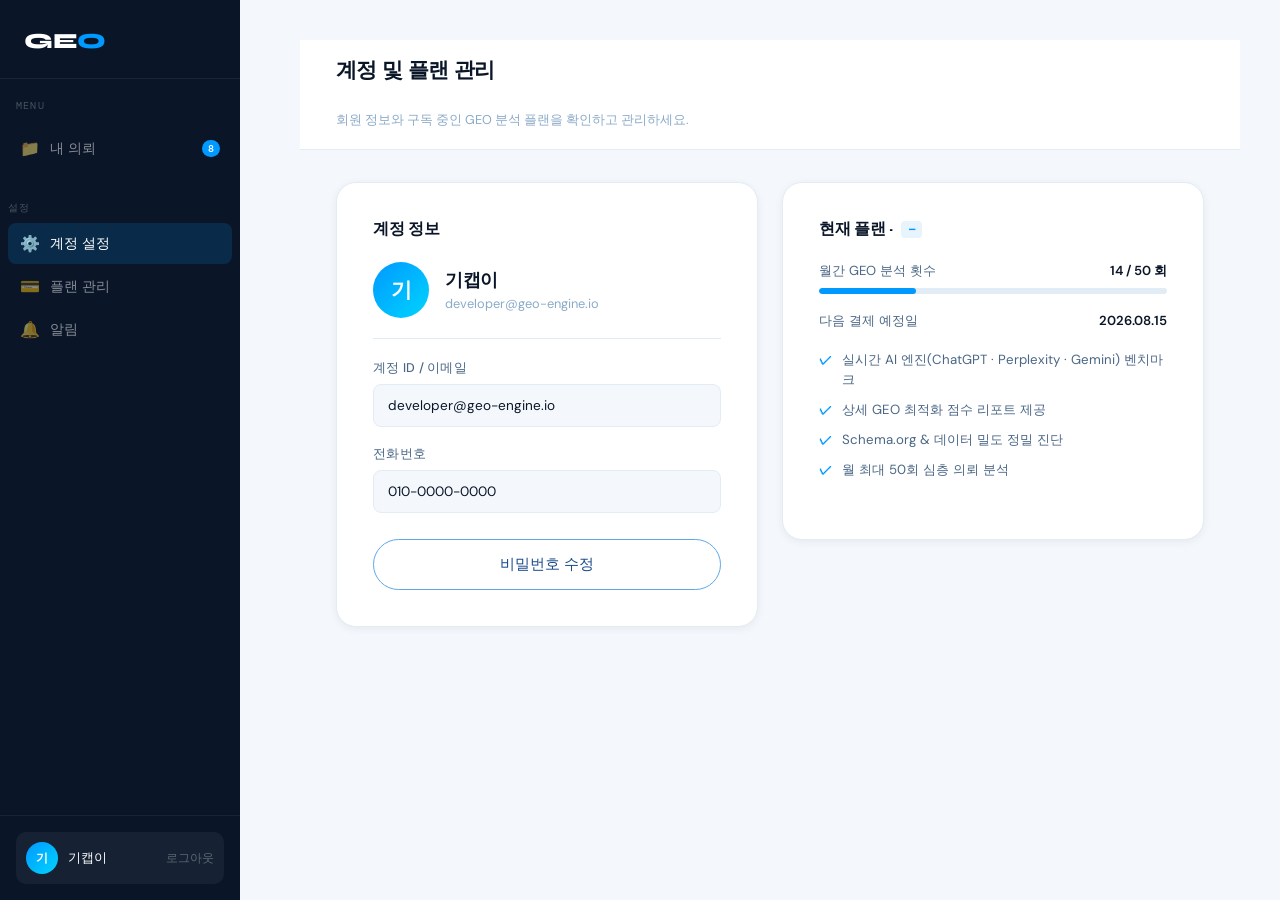
==== commit af43001b: "Add account and pricing pages, simplify sidebar - Sidebar: drop Dashboard, 내 의뢰 links to order list," ====
--- a/geo-account.html
+++ b/geo-account.html
@@ -1,106 +1,108 @@
-<!DOCTYPE html>
-<html lang="ko">
-<head>
-<meta charset="UTF-8">
-<meta name="viewport" content="width=device-width, initial-scale=1.0">
-<title>GEO — 계정 및 플랜 관리</title>
-<link rel="stylesheet" href="geo-styles.css">
-</head>
-<body class="page-personal page-account">
-
-<aside class="sidebar">
-  <a href="geo-personal.html" class="sidebar-logo">GE<span>O</span></a>
-  <nav class="sidebar-nav">
-    <a class="nav-item" href="geo-personal.html"><span class="icon">📊</span> 의뢰 대시보드</a>
-    <a class="nav-item active" href="geo-account.html"><span class="icon">⚙️</span> 계정 설정</a>
-    <a class="nav-item" href="#"><span class="icon">🔔</span> 알림</a>
-  </nav>
-  <div class="sidebar-footer">
-    <div class="user-chip">
-      <div class="user-avatar" id="avatarIcon">기</div>
-      <div>
-        <div class="user-name" id="displayUserName">기캡이</div>
-      </div>
-      <button class="logout-btn" onclick="window.location.href='geo-login.html'">로그아웃</button>
-    </div>
-  </div>
-</aside>
-
-<div class="main-content">
-  <div class="topbar">
-    <div class="topbar-left">
-      <h1>계정 및 플랜 관리</h1>
-      <p>회원 정보와 구독 중인 GEO 분석 플랜을 확인하고 관리하세요.</p>
-    </div>
-  </div>
-
-  <div class="content">
-    <div class="account-grid">
-
-      <!-- 계정 정보 Card -->
-      <div class="form-card">
-        <div class="card-section-title">계정 정보</div>
-
-        <div class="profile-header">
-          <div class="profile-avatar" id="profileAvatar">기</div>
-          <div class="profile-info-text">
-            <h3 id="profileName">기캡이</h3>
-            <p id="profileEmail">developer@geo-engine.io</p>
-          </div>
-        </div>
-
-        <div class="field">
-          <label>계정 ID / 이메일</label>
-          <div class="info-value-box">
-            <span id="infoEmail">developer@geo-engine.io</span>
-          </div>
-        </div>
-
-        <div class="field" style="margin-bottom: 20px;">
-          <label>전화번호</label>
-          <div class="info-value-box">
-            <span id="infoPhone">010-0000-0000</span>
-          </div>
-        </div>
-
-        <button class="btn btn-ghost account-btn" type="button" id="changePasswordBtn" onclick="alert('비밀번호 변경 기능은 준비 중입니다.')">
-          비밀번호 수정
-        </button>
-      </div>
-
-      <!-- 플랜 및 사용량 Card -->
-      <div class="form-card">
-        <div class="card-section-title">현재 플랜</div>
-
-        <div class="usage-metric">
-          <div class="metric-header">
-            <span>월간 GEO 분석 횟수</span>
-            <span class="metric-val" id="usageText">14 / 50 회</span>
-          </div>
-          <div class="usage-bar">
-            <div class="usage-bar-fill" style="width: 28%;"></div>
-          </div>
-        </div>
-
-        <div class="usage-metric" style="margin-bottom: 20px;">
-          <div class="metric-header">
-            <span>다음 결제 예정일</span>
-            <span class="metric-val">2026.08.15</span>
-          </div>
-        </div>
-
-        <ul class="plan-features-list">
-          <li><span class="check">✓</span> 실시간 AI 엔진(ChatGPT · Perplexity · Gemini) 벤치마크</li>
-          <li><span class="check">✓</span> 상세 GEO 최적화 점수 리포트 제공</li>
-          <li><span class="check">✓</span> Schema.org & 데이터 밀도 정밀 진단</li>
-          <li><span class="check">✓</span> 월 최대 50회 심층 의뢰 분석</li>
-        </ul>
-      </div>
-
-    </div>
-  </div>
-</div>
-
-<script src="geo-scripts.js"></script>
-</body>
+<!DOCTYPE html>
+<html lang="ko">
+<head>
+<meta charset="UTF-8">
+<meta name="viewport" content="width=device-width, initial-scale=1.0">
+<title>GEO — 계정 및 플랜 관리</title>
+<link rel="stylesheet" href="geo-styles.css">
+</head>
+<body class="page-personal page-account">
+
+<aside class="sidebar">
+  <a href="index.html" class="sidebar-logo">GE<span>O</span></a>
+  <div class="sidebar-section">menu</div>
+  <nav class="sidebar-nav">
+    <a class="nav-item" href="geo-personal.html"><span class="icon">📁</span> 내 의뢰<span class="nav-badge">8</span></a>
+    <div class="sidebar-section" style="padding-left:0;margin-top:12px">설정</div>
+    <a class="nav-item active" href="geo-account.html"><span class="icon">⚙️</span> 계정 설정</a>
+    <a class="nav-item" href="price.html"><span class="icon">💳</span> 플랜 관리</a>
+    <a class="nav-item" href="#"><span class="icon">🔔</span> 알림</a>
+  </nav>
+  <div class="sidebar-footer">
+    <div class="user-chip">
+      <div class="user-avatar">기</div>
+      <div><div class="user-name">기캡이</div><div class="user-plan"></div></div>
+      <button class="logout-btn" type="button" onclick="logout()">로그아웃</button>
+    </div>
+  </div>
+</aside>
+
+<div class="main-content">
+  <div class="topbar">
+    <div class="topbar-left">
+      <h1>계정 및 플랜 관리</h1>
+      <p>회원 정보와 구독 중인 GEO 분석 플랜을 확인하고 관리하세요.</p>
+    </div>
+  </div>
+
+  <div class="content">
+    <div class="account-grid">
+
+      <!-- 계정 정보 Card -->
+      <div class="form-card">
+        <div class="card-section-title">계정 정보</div>
+
+        <div class="profile-header">
+          <div class="profile-avatar" id="profileAvatar">기</div>
+          <div class="profile-info-text">
+            <h3 id="profileName">기캡이</h3>
+            <p id="profileEmail">developer@geo-engine.io</p>
+          </div>
+        </div>
+
+        <div class="field">
+          <label>계정 ID / 이메일</label>
+          <div class="info-value-box">
+            <span id="infoEmail">developer@geo-engine.io</span>
+          </div>
+        </div>
+
+        <div class="field" style="margin-bottom: 20px;">
+          <label>전화번호</label>
+          <div class="info-value-box">
+            <span id="infoPhone">010-0000-0000</span>
+          </div>
+        </div>
+
+        <button class="btn btn-ghost account-btn" type="button" id="changePasswordBtn" onclick="alert('비밀번호 변경 기능은 준비 중입니다.')">
+          비밀번호 수정
+        </button>
+      </div>
+
+      <!-- 플랜 및 사용량 Card -->
+      <div class="form-card">
+        <div class="card-section-title">현재 플랜 · <span id="planName">—</span></div>
+
+        <div class="usage-metric">
+          <div class="metric-header">
+            <span>월간 GEO 분석 횟수</span>
+            <span class="metric-val" id="usageText">14 / 50 회</span>
+          </div>
+          <div class="usage-bar">
+            <div class="usage-bar-fill" style="width: 28%;"></div>
+          </div>
+        </div>
+
+        <div class="usage-metric" style="margin-bottom: 20px;">
+          <div class="metric-header">
+            <span>다음 결제 예정일</span>
+            <span class="metric-val">2026.08.15</span>
+          </div>
+        </div>
+
+        <ul class="plan-features-list">
+          <li><span class="check">✓</span> 실시간 AI 엔진(ChatGPT · Perplexity · Gemini) 벤치마크</li>
+          <li><span class="check">✓</span> 상세 GEO 최적화 점수 리포트 제공</li>
+          <li><span class="check">✓</span> Schema.org & 데이터 밀도 정밀 진단</li>
+          <li><span class="check">✓</span> 월 최대 50회 심층 의뢰 분석</li>
+        </ul>
+      </div>
+
+    </div>
+  </div>
+</div>
+
+<script src="config.js"></script>
+<script src="geo-scripts.js"></script>
+</body>
 </html>
--- a/geo-styles.css
+++ b/geo-styles.css
@@ -2418,3 +2418,138 @@
   .order-submit-wrap { flex-direction: column; align-items: stretch; }
   .order-submit-btn { width: 100%; }
 }
+
+/* 재분석 확인 창 */
+.confirm-dialog {
+  border: none;
+  border-radius: 12px;
+  padding: 28px 32px;
+  max-width: min(400px, calc(100vw - 32px));
+  box-shadow: 0 12px 40px rgba(0, 0, 0, 0.2);
+}
+.confirm-dialog::backdrop { background: rgba(0, 0, 0, 0.45); }
+.confirm-dialog p { margin: 0 0 8px; font-weight: 600; font-size: 1.05rem; }
+.confirm-dialog .confirm-sub { font-weight: 400; font-size: 0.9rem; color: var(--gray-400); }
+.confirm-actions { display: flex; justify-content: flex-end; gap: 8px; margin-top: 20px; }
+#reevalBtn:disabled { opacity: 0.45; cursor: not-allowed; }
+.confirm-dialog .ph-btn:not(.primary) { background: #eef2f7; color: #1a2233; }
+.confirm-dialog .ph-btn:not(.primary):hover { background: #e1e7ef; }
+
+/* ============================================================
+   GEO Platform — Account & Plan Page (계정 및 플랜 관리)
+   ============================================================ */
+
+.page-account .content { max-width: 980px; }
+
+.account-grid {
+  display: grid;
+  grid-template-columns: 1fr 1fr;
+  gap: 24px;
+  align-items: start;
+}
+
+/* ── PROFILE HEADER ── */
+.profile-header {
+  display: flex;
+  align-items: center;
+  gap: 16px;
+  padding-bottom: 20px;
+  margin-bottom: 20px;
+  border-bottom: 1px solid var(--gray-200);
+}
+
+.profile-avatar {
+  width: 56px; height: 56px;
+  border-radius: 50%;
+  background: linear-gradient(135deg, var(--accent), var(--accent2));
+  display: flex;
+  align-items: center;
+  justify-content: center;
+  font-family: var(--font-display);
+  font-size: 1.3rem;
+  font-weight: 700;
+  color: var(--white);
+  flex-shrink: 0;
+}
+
+.profile-info-text h3 {
+  font-family: var(--font-display);
+  font-size: 1.1rem;
+  font-weight: 700;
+  color: var(--blue-900);
+  letter-spacing: -0.02em;
+}
+.profile-info-text p {
+  font-size: 0.8rem;
+  color: var(--gray-400);
+  margin-top: 3px;
+}
+
+/* ── INFO VALUE BOX (읽기 전용 필드) ── */
+.info-value-box {
+  display: flex;
+  align-items: center;
+  justify-content: space-between;
+  padding: 12px 14px;
+  background: var(--gray-100);
+  border: 1.5px solid var(--gray-200);
+  border-radius: var(--radius-sm);
+  font-size: 0.85rem;
+  color: var(--blue-900);
+}
+
+.info-icon { color: var(--gray-400); font-size: 0.9rem; }
+.info-icon.accent { color: var(--accent); }
+
+.account-btn { width: 100%; margin-top: 6px; }
+
+/* ── PLAN / USAGE ── */
+.usage-metric { margin-bottom: 18px; }
+
+.metric-header {
+  display: flex;
+  justify-content: space-between;
+  font-size: 0.82rem;
+  color: var(--gray-600);
+  margin-bottom: 8px;
+}
+.metric-val { color: var(--blue-900); font-weight: 600; }
+
+.usage-bar {
+  height: 6px;
+  background: var(--gray-200);
+  border-radius: 3px;
+  overflow: hidden;
+}
+.usage-bar-fill {
+  height: 100%;
+  border-radius: 3px;
+  background: var(--accent);
+  transition: width 1s ease;
+}
+
+.plan-features-list {
+  list-style: none;
+  margin: 20px 0 24px;
+  display: flex;
+  flex-direction: column;
+  gap: 10px;
+}
+.plan-features-list li {
+  display: flex;
+  align-items: flex-start;
+  gap: 10px;
+  font-size: 0.83rem;
+  color: var(--gray-600);
+  line-height: 1.5;
+}
+.plan-features-list .check {
+  color: var(--accent);
+  font-weight: 700;
+  flex-shrink: 0;
+}
+
+/* ── RESPONSIVE ── */
+@media (max-width: 850px) {
+  .account-grid { grid-template-columns: 1fr; }
+}
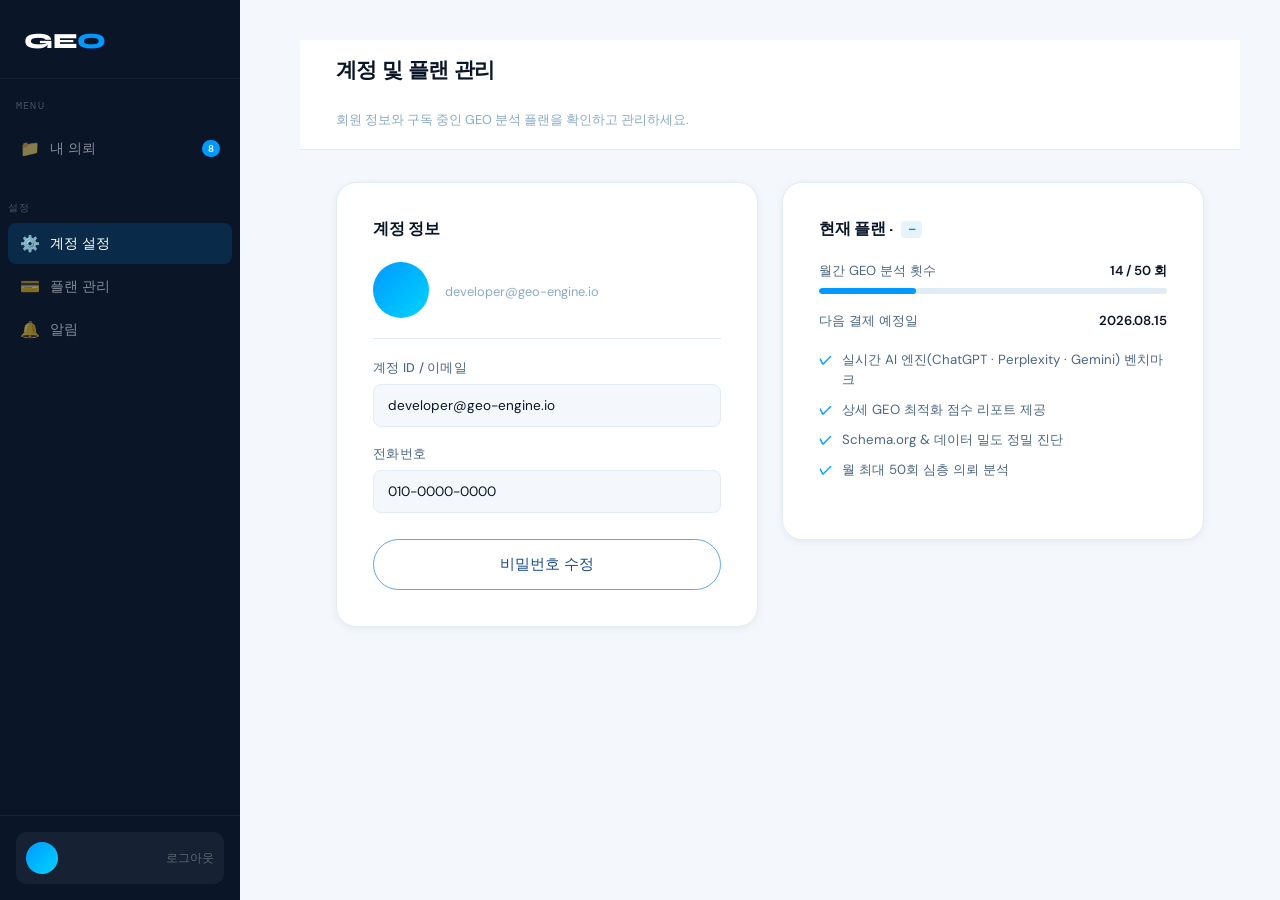
==== commit e738eee2: "Show real account name in sidebar on every page Co-Authored-By: Claude Opus 5.5 <noreply@anthropic.c" ====
--- a/geo-account.html
+++ b/geo-account.html
@@ -20,8 +20,8 @@
   </nav>
   <div class="sidebar-footer">
     <div class="user-chip">
-      <div class="user-avatar">기</div>
-      <div><div class="user-name">기캡이</div><div class="user-plan"></div></div>
+      <div class="user-avatar"></div>
+      <div><div class="user-name"></div><div class="user-plan"></div></div>
       <button class="logout-btn" type="button" onclick="logout()">로그아웃</button>
     </div>
   </div>
@@ -43,9 +43,9 @@
         <div class="card-section-title">계정 정보</div>
 
         <div class="profile-header">
-          <div class="profile-avatar" id="profileAvatar">기</div>
+          <div class="profile-avatar" id="profileAvatar"></div>
           <div class="profile-info-text">
-            <h3 id="profileName">기캡이</h3>
+            <h3 id="profileName"></h3>
             <p id="profileEmail">developer@geo-engine.io</p>
           </div>
         </div>
--- a/geo-styles.css
+++ b/geo-styles.css
@@ -2421,6 +2421,7 @@
 
 /* 재분석 확인 창 */
 .confirm-dialog {
+  margin: auto; /* 전역 * { margin: 0 } 리셋이 dialog 가운데 정렬을 깨서 되돌린다 */
   border: none;
   border-radius: 12px;
   padding: 28px 32px;
@@ -2429,7 +2430,7 @@
 }
 .confirm-dialog::backdrop { background: rgba(0, 0, 0, 0.45); }
 .confirm-dialog p { margin: 0 0 8px; font-weight: 600; font-size: 1.05rem; }
-.confirm-dialog .confirm-sub { font-weight: 400; font-size: 0.9rem; color: var(--gray-400); }
+.confirm-dialog .confirm-sub { font-weight: 400; font-size: 0.9rem; color: var(--blue-900); line-height: 1.6; }
 .confirm-actions { display: flex; justify-content: flex-end; gap: 8px; margin-top: 20px; }
 #reevalBtn:disabled { opacity: 0.45; cursor: not-allowed; }
 .confirm-dialog .ph-btn:not(.primary) { background: #eef2f7; color: #1a2233; }
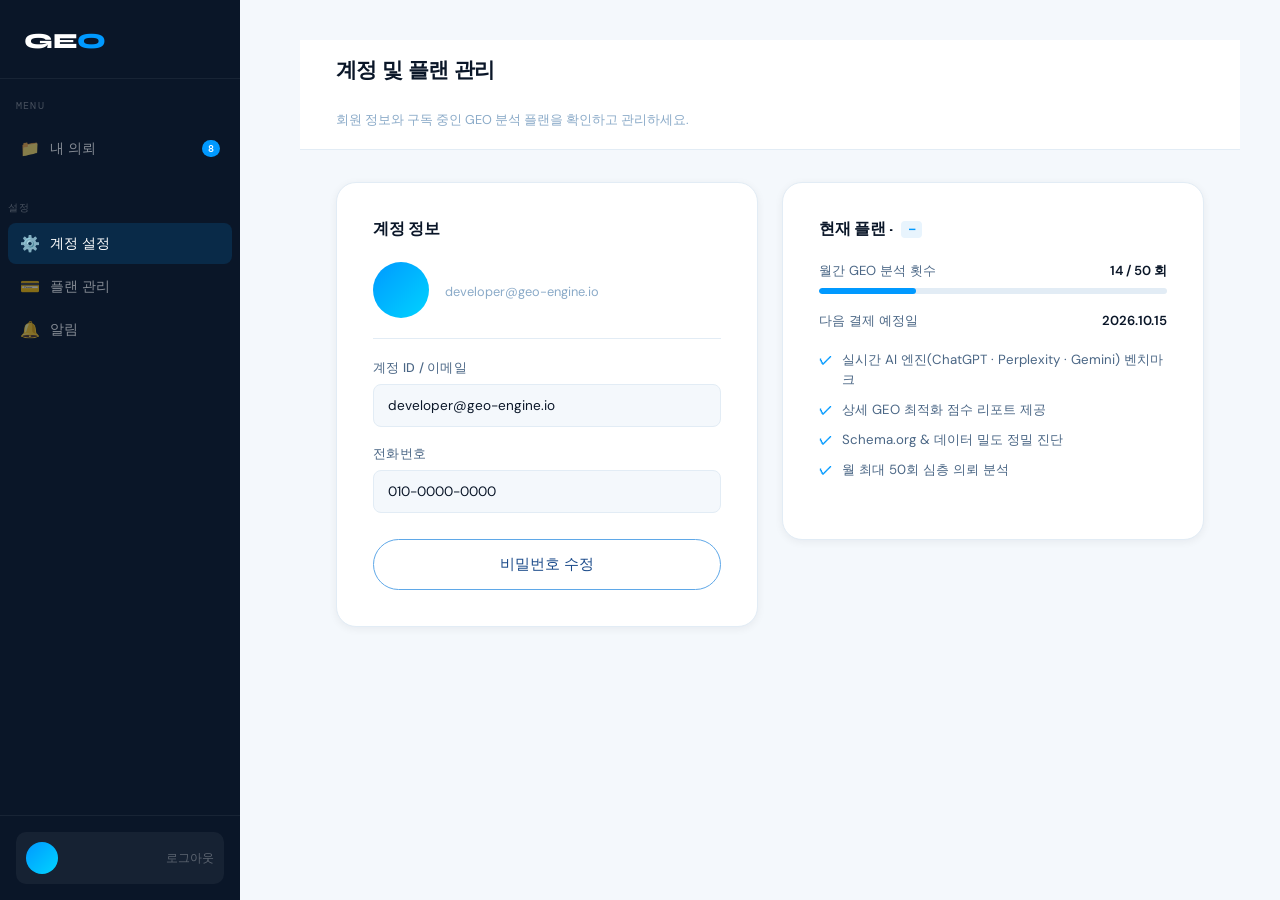
==== commit c741f7ca: "Update sample next payment date to 2026.10.15 Co-Authored-By: Claude Opus 5.5 <noreply@anthropic.com" ====
--- a/geo-account.html
+++ b/geo-account.html
@@ -86,7 +86,7 @@
         <div class="usage-metric" style="margin-bottom: 20px;">
           <div class="metric-header">
             <span>다음 결제 예정일</span>
-            <span class="metric-val">2026.08.15</span>
+            <span class="metric-val">2026.10.15</span>
           </div>
         </div>
 
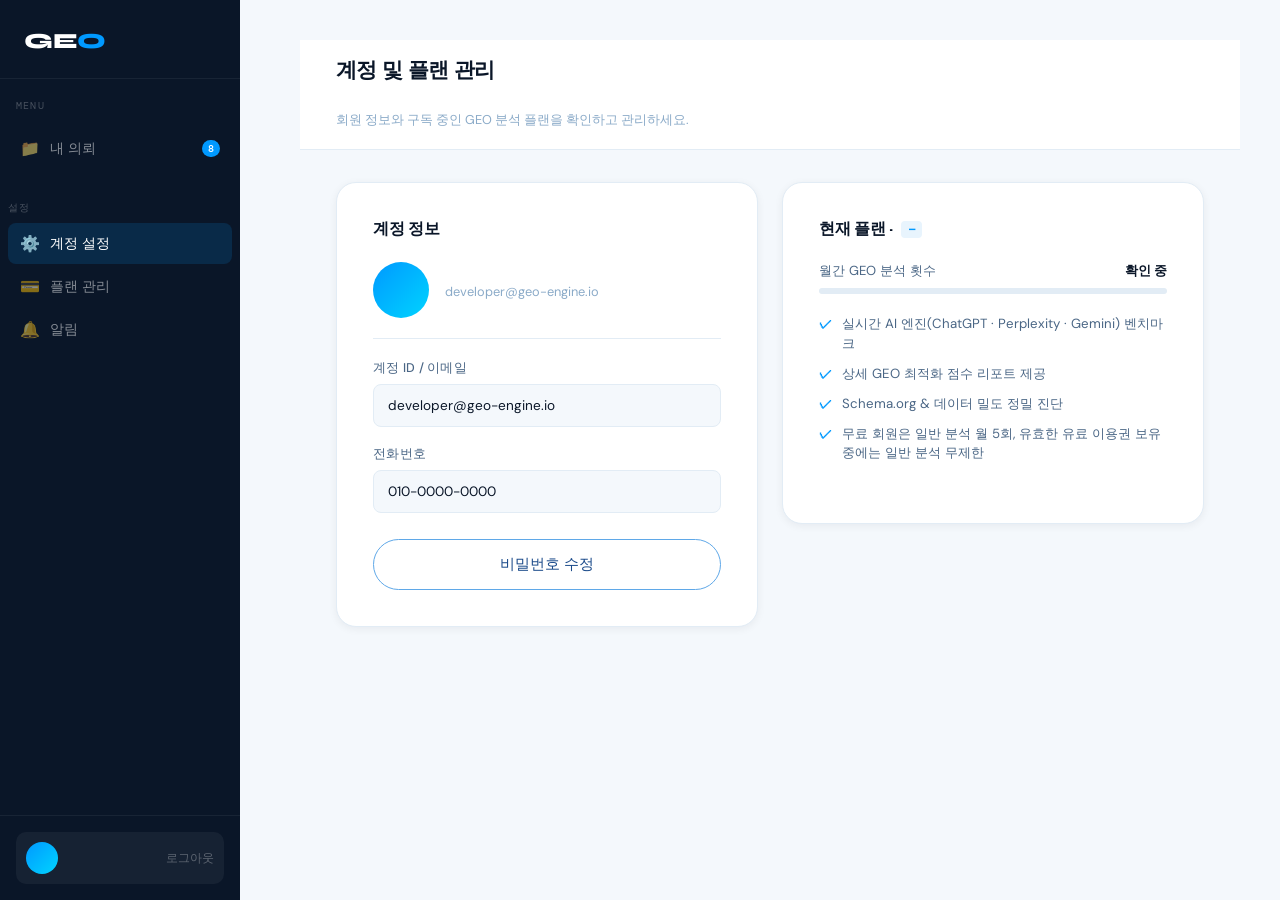
==== commit 50df88a6: "feat)add monthly free usage 무료 회원과 유료 회원 간의 차이 구분 및 안내 추가" ====
--- a/geo-account.html
+++ b/geo-account.html
@@ -76,17 +76,10 @@
         <div class="usage-metric">
           <div class="metric-header">
             <span>월간 GEO 분석 횟수</span>
-            <span class="metric-val" id="usageText">14 / 50 회</span>
+            <span class="metric-val" id="usageText">확인 중</span>
           </div>
           <div class="usage-bar">
-            <div class="usage-bar-fill" style="width: 28%;"></div>
-          </div>
-        </div>
-
-        <div class="usage-metric" style="margin-bottom: 20px;">
-          <div class="metric-header">
-            <span>다음 결제 예정일</span>
-            <span class="metric-val">2026.10.15</span>
+            <div class="usage-bar-fill" id="scanUsageBar" style="width: 0%;"></div>
           </div>
         </div>
 
@@ -94,7 +87,7 @@
           <li><span class="check">✓</span> 실시간 AI 엔진(ChatGPT · Perplexity · Gemini) 벤치마크</li>
           <li><span class="check">✓</span> 상세 GEO 최적화 점수 리포트 제공</li>
           <li><span class="check">✓</span> Schema.org & 데이터 밀도 정밀 진단</li>
-          <li><span class="check">✓</span> 월 최대 50회 심층 의뢰 분석</li>
+          <li><span class="check">✓</span> 무료 회원은 일반 분석 월 5회, 유효한 유료 이용권 보유 중에는 일반 분석 무제한</li>
         </ul>
       </div>
 
@@ -105,4 +98,4 @@
 <script src="config.js"></script>
 <script src="geo-scripts.js"></script>
 </body>
-</html>+</html>
